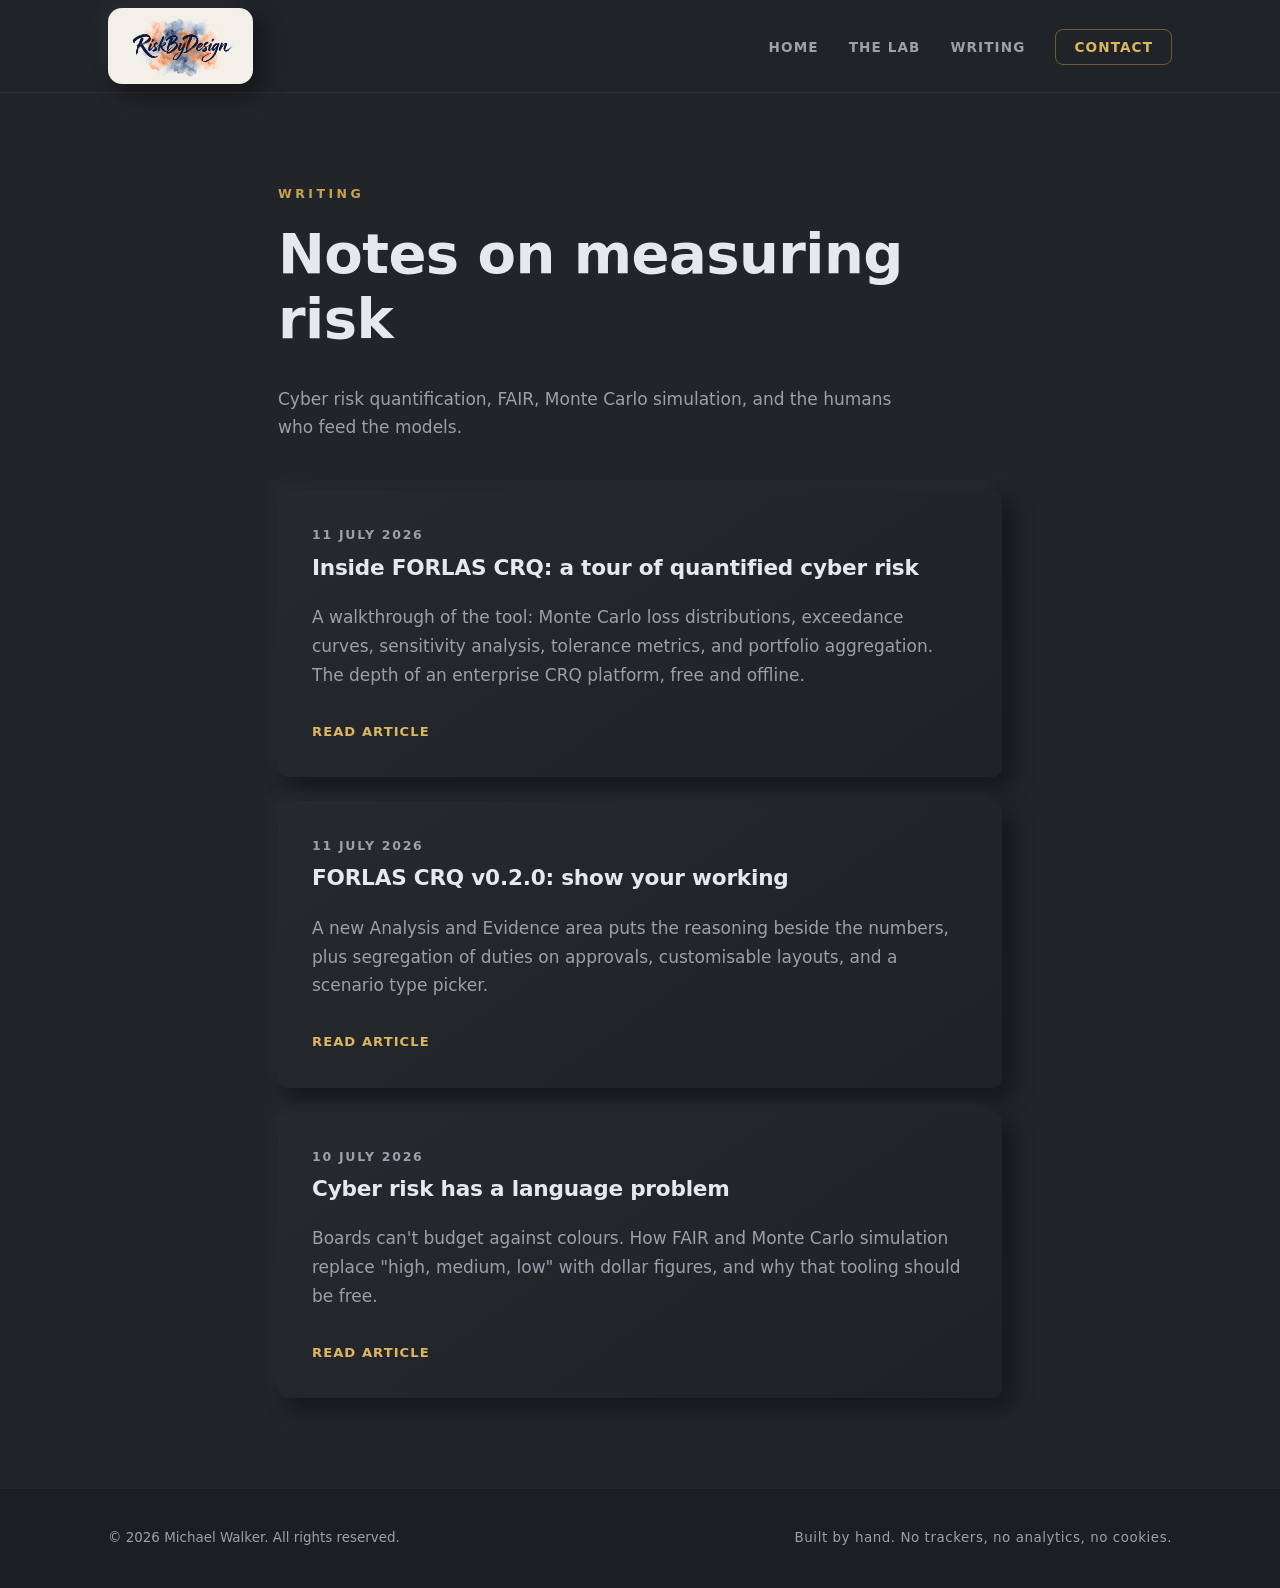
==== blog/index.html @ 325d9ae1 "Enlarge header logo to 64px" ====
<!DOCTYPE html>
<html lang="en" class="no-js">
<head>
  <meta charset="UTF-8">
  <meta name="viewport" content="width=device-width, initial-scale=1.0">
  <title>Writing | M. Walker</title>
  <meta name="description" content="Articles on cyber risk quantification, FAIR, Monte Carlo simulation, and calibrated estimation by Michael Walker.">
  <link rel="canonical" href="https://riskbydesign.net/blog/">
  <meta name="theme-color" content="#212428">

  <meta property="og:type" content="website">
  <meta property="og:url" content="https://riskbydesign.net/blog/">
  <meta property="og:site_name" content="M. Walker">
  <meta property="og:title" content="Writing | M. Walker">
  <meta property="og:description" content="Articles on cyber risk quantification, FAIR, Monte Carlo simulation, and calibrated estimation.">
  <meta property="og:image" content="https://riskbydesign.net/assets/og-image.png">

  <meta name="twitter:card" content="summary_large_image">
  <meta name="twitter:title" content="Writing | M. Walker">
  <meta name="twitter:description" content="Articles on cyber risk quantification, FAIR, Monte Carlo simulation, and calibrated estimation.">
  <meta name="twitter:image" content="https://riskbydesign.net/assets/og-image.png">

  <link rel="icon" type="image/svg+xml" href="/assets/favicon.svg">
  <link rel="stylesheet" href="/css/style.css">
</head>
<body>

  <a class="skip-link" href="#posts">Skip to content</a>

  <header class="site-header">
    <div class="container header-inner">
      <a class="brand" href="/">
        <span class="brand-plate"><img class="brand-logo" src="/assets/riskbydesign-logo.png" alt="RiskByDesign" width="117" height="64"></span>
      </a>

      <nav class="site-nav" aria-label="Main navigation">
        <button class="nav-toggle" aria-expanded="false" aria-controls="nav-menu">
          <span class="nav-toggle-bar"></span>
          <span class="nav-toggle-bar"></span>
          <span class="nav-toggle-bar"></span>
          <span class="visually-hidden">Menu</span>
        </button>
        <ul id="nav-menu" class="nav-menu">
          <li><a href="/">Home</a></li>
          <li><a href="/lab/">The Lab</a></li>
          <li><a href="/blog/">Writing</a></li>
          <li><a class="nav-contact" href="/#contact">Contact</a></li>
        </ul>
      </nav>
    </div>
  </header>

  <main>
    <section id="posts" class="section">
      <div class="container container-narrow">
        <p class="eyebrow reveal">Writing</p>
        <h1 class="reveal">Notes on measuring risk</h1>
        <p class="section-lede reveal">
          Cyber risk quantification, FAIR, Monte Carlo simulation, and the humans
          who feed the models.
        </p>

        <div class="post-list reveal">
          <a class="card post-card" href="/blog/inside-forlas-crq.html">
            <p class="post-meta">11 July 2026</p>
            <h2>Inside FORLAS CRQ: a tour of quantified cyber risk</h2>
            <p class="card-desc">
              A walkthrough of the tool: Monte Carlo loss distributions, exceedance
              curves, sensitivity analysis, tolerance metrics, and portfolio
              aggregation. The depth of an enterprise CRQ platform, free and offline.
            </p>
            <span class="post-readmore">Read article</span>
          </a>
          <a class="card post-card" href="/blog/forlas-crq-v0-2-0.html">
            <p class="post-meta">11 July 2026</p>
            <h2>FORLAS CRQ v0.2.0: show your working</h2>
            <p class="card-desc">
              A new Analysis and Evidence area puts the reasoning beside the numbers,
              plus segregation of duties on approvals, customisable layouts, and a
              scenario type picker.
            </p>
            <span class="post-readmore">Read article</span>
          </a>
          <a class="card post-card" href="/blog/cyber-risk-language-problem.html">
            <p class="post-meta">10 July 2026</p>
            <h2>Cyber risk has a language problem</h2>
            <p class="card-desc">
              Boards can't budget against colours. How FAIR and Monte Carlo simulation
              replace "high, medium, low" with dollar figures, and why that tooling
              should be free.
            </p>
            <span class="post-readmore">Read article</span>
          </a>
        </div>
      </div>
    </section>
  </main>

  <footer class="site-footer">
    <div class="container footer-inner">
      <p>&copy; <span id="year">2026</span> Michael Walker. All rights reserved.</p>
      <p class="footer-note">Built by hand. No trackers, no analytics, no cookies.</p>
    </div>
  </footer>

  <script src="/js/main.js"></script>
</body>
</html>
---- css/style.css ----
/* ==========================================================================
   M. Walker / RiskByDesign - site stylesheet
   Dark charcoal portfolio with soft raised cards and a brass-gold accent.
   No external fonts, no dependencies.
   ========================================================================== */

:root {
  /* charcoal surfaces */
  --bg: #212428;
  --bg-deep: #1c1e22;
  --card-top: #26292e;
  --card-bottom: #1e2125;
  --border: rgba(255, 255, 255, 0.05);

  /* soft dual shadows for the raised-card look */
  --shadow-out: 10px 10px 22px rgba(0, 0, 0, 0.38), -8px -8px 18px rgba(255, 255, 255, 0.035);
  --shadow-hover: 14px 14px 28px rgba(0, 0, 0, 0.45), -10px -10px 22px rgba(255, 255, 255, 0.04);

  /* text */
  --text: #e6e8eb;
  --muted: #9aa1ab;

  /* brass gold, from the logo's dot */
  --accent: #c9a24b;
  --accent-bright: #ddb75f;
  --accent-bg: rgba(201, 162, 75, 0.09);

  --font-body: "Aptos", "Aptos Display", "Segoe UI Variable Text", "Segoe UI", system-ui, -apple-system, Roboto, Helvetica, Arial, sans-serif;

  --max-width: 1120px;
  --radius: 10px;
}

/* ---------- reset & base ---------- */

*, *::before, *::after { box-sizing: border-box; }

html {
  scroll-behavior: smooth;
  -webkit-text-size-adjust: 100%;
}

body {
  margin: 0;
  background: var(--bg);
  color: var(--text);
  font-family: var(--font-body);
  font-size: 17px;
  line-height: 1.7;
}

img { max-width: 100%; display: block; }

h1, h2, h3 {
  line-height: 1.15;
  margin: 0 0 0.6em;
  font-weight: 700;
  letter-spacing: -0.01em;
}
h1 { font-size: clamp(2.3rem, 5vw, 3.5rem); font-weight: 800; }
h2 { font-size: clamp(1.7rem, 3.5vw, 2.4rem); }
h3 { font-size: 1.22rem; }

p { margin: 0 0 1em; }

a { color: var(--accent-bright); text-decoration: none; }
a:hover { text-decoration: underline; text-underline-offset: 3px; }

::selection { background: var(--accent); color: #211d10; }

:focus-visible {
  outline: 2px solid var(--accent);
  outline-offset: 3px;
  border-radius: 3px;
}

.container {
  max-width: var(--max-width);
  margin: 0 auto;
  padding: 0 28px;
}

.container-narrow { max-width: 780px; }

.visually-hidden {
  position: absolute;
  width: 1px; height: 1px;
  margin: -1px; padding: 0;
  overflow: hidden;
  clip: rect(0 0 0 0);
  white-space: nowrap;
  border: 0;
}

.skip-link {
  position: absolute;
  left: -9999px;
  top: 0;
  background: var(--accent);
  color: #211d10;
  padding: 10px 16px;
  z-index: 100;
  border-radius: 0 0 var(--radius) 0;
}
.skip-link:focus { left: 0; }

/* ---------- header ---------- */

.site-header {
  position: sticky;
  top: 0;
  z-index: 50;
  background: rgba(33, 36, 40, 0.92);
  backdrop-filter: blur(10px);
  border-bottom: 1px solid var(--border);
}

.header-inner {
  display: flex;
  align-items: center;
  justify-content: space-between;
  min-height: 92px;
  gap: 16px;
}

.brand {
  display: inline-flex;
  align-items: center;
  gap: 12px;
  color: var(--text);
}
.brand:hover { text-decoration: none; }

.brand-plate {
  display: inline-flex;
  align-items: center;
  background: #f3f0e9;
  padding: 6px 14px;
  border-radius: 14px;
  box-shadow: var(--shadow-out);
  flex-shrink: 0;
}
.brand-logo {
  display: block;
  height: 64px;
  width: auto;
}

.nav-menu {
  display: flex;
  align-items: center;
  gap: 30px;
  list-style: none;
  margin: 0;
  padding: 0;
}

.nav-menu a {
  color: var(--muted);
  font-size: 0.85rem;
  font-weight: 600;
  letter-spacing: 0.08em;
  text-transform: uppercase;
}
.nav-menu a:hover { color: var(--accent-bright); text-decoration: none; }

.nav-contact {
  color: var(--accent-bright) !important;
  border: 1px solid rgba(201, 162, 75, 0.45);
  padding: 9px 18px;
  border-radius: 8px;
  transition: background 0.15s ease, color 0.15s ease;
}
.nav-contact:hover {
  background: var(--accent);
  color: #211d10 !important;
}

.nav-toggle {
  display: none;
  flex-direction: column;
  gap: 5px;
  background: none;
  border: 1px solid var(--border);
  border-radius: 8px;
  padding: 11px;
  cursor: pointer;
}
.nav-toggle-bar {
  width: 20px;
  height: 2px;
  background: var(--text);
  transition: transform 0.2s ease, opacity 0.2s ease;
}
.nav-toggle[aria-expanded="true"] .nav-toggle-bar:nth-child(1) { transform: translateY(7px) rotate(45deg); }
.nav-toggle[aria-expanded="true"] .nav-toggle-bar:nth-child(2) { opacity: 0; }
.nav-toggle[aria-expanded="true"] .nav-toggle-bar:nth-child(3) { transform: translateY(-7px) rotate(-45deg); }

/* ---------- hero ---------- */

.hero {
  padding: 90px 0 100px;
}

.hero-grid {
  display: grid;
  grid-template-columns: minmax(0, 1.35fr) minmax(280px, 1fr);
  gap: 64px;
  align-items: center;
}

.eyebrow {
  font-size: 0.78rem;
  font-weight: 700;
  letter-spacing: 0.28em;
  text-transform: uppercase;
  color: var(--accent);
  margin-bottom: 18px;
}

.accent { color: var(--accent-bright); }

.hero-lede {
  max-width: 560px;
  color: var(--muted);
  font-size: 1.08rem;
  margin: 22px 0 44px;
}

/* find with me / core focus */

.hero-meta {
  display: flex;
  flex-wrap: wrap;
  gap: 48px;
}

.meta-label {
  font-size: 0.74rem;
  font-weight: 700;
  letter-spacing: 0.22em;
  text-transform: uppercase;
  color: var(--muted);
  margin-bottom: 14px;
}

.tile-row { display: flex; gap: 16px; }

.tile {
  display: inline-flex;
  align-items: center;
  justify-content: center;
  width: 58px;
  height: 58px;
  border-radius: 12px;
  background: linear-gradient(145deg, var(--card-top), var(--card-bottom));
  box-shadow: var(--shadow-out);
  color: var(--muted);
  transition: color 0.2s ease, transform 0.2s ease, box-shadow 0.2s ease;
}
a.tile:hover {
  color: var(--accent-bright);
  transform: translateY(-3px);
  box-shadow: var(--shadow-hover);
  text-decoration: none;
}
.tile-static { color: var(--accent); cursor: default; }

/* headshot */

.hero-photo {
  border-radius: 18px;
  overflow: hidden;
  background: linear-gradient(145deg, var(--card-top), var(--card-bottom));
  box-shadow: var(--shadow-out);
  padding: 14px;
}
.hero-photo img {
  width: 100%;
  border-radius: 10px;
  filter: grayscale(1) contrast(1.02);
}

/* ---------- sections ---------- */

.section { padding: 90px 0; }

.section-lede {
  color: var(--muted);
  max-width: 640px;
  margin-bottom: 48px;
}

section[id] { scroll-margin-top: 90px; }

/* ---------- what i do ---------- */

.services {
  display: grid;
  grid-template-columns: repeat(auto-fit, minmax(280px, 1fr));
  gap: 28px;
  margin-top: 44px;
}

.service {
  background: linear-gradient(145deg, var(--card-top), var(--card-bottom));
  border-radius: var(--radius);
  box-shadow: var(--shadow-out);
  padding: 36px 30px;
  transition: transform 0.2s ease, box-shadow 0.2s ease;
}
.service:hover {
  transform: translateY(-5px);
  box-shadow: var(--shadow-hover);
}

.service-icon {
  display: inline-flex;
  color: var(--accent);
  margin-bottom: 20px;
}

.service h3 { margin-bottom: 10px; }
.service p { color: var(--muted); font-size: 0.95rem; margin: 0; }

/* ---------- work cards ---------- */

.cards {
  display: grid;
  grid-template-columns: repeat(auto-fit, minmax(300px, 1fr));
  gap: 28px;
}

.card-logo {
  align-self: center;
  width: 240px;
  max-width: 84%;
  height: auto;
  aspect-ratio: 1 / 1;
  margin: 6px 0 14px;
  background: #f3f0e9;
  border-radius: 18px;
  padding: 20px;
  object-fit: contain;
  box-shadow: var(--shadow-out);
}

.card-badges {
  align-self: center;
  margin-bottom: 10px;
}

.card {
  display: flex;
  flex-direction: column;
  background: linear-gradient(145deg, var(--card-top), var(--card-bottom));
  border-radius: var(--radius);
  box-shadow: var(--shadow-out);
  padding: 34px;
  transition: transform 0.2s ease, box-shadow 0.2s ease;
}
.card:hover {
  transform: translateY(-5px);
  box-shadow: var(--shadow-hover);
}

.card-head {
  display: flex;
  align-items: flex-start;
  justify-content: space-between;
  gap: 12px;
  margin-bottom: 4px;
}
.card-head h3 { margin-bottom: 0; font-size: 1.35rem; }

.badges { display: flex; gap: 8px; flex-shrink: 0; }

.badge {
  font-size: 0.7rem;
  font-weight: 700;
  letter-spacing: 0.06em;
  text-transform: uppercase;
  color: var(--muted);
  border: 1px solid rgba(255, 255, 255, 0.12);
  border-radius: 999px;
  padding: 4px 12px;
  white-space: nowrap;
}

.badge-accent {
  color: var(--accent-bright);
  border-color: rgba(201, 162, 75, 0.45);
  background: var(--accent-bg);
}

.card-desc { color: var(--muted); margin-top: 14px; }

.feature-list {
  list-style: none;
  margin: 0 0 22px;
  padding: 0;
}
.feature-list li {
  position: relative;
  padding-left: 24px;
  margin-bottom: 9px;
  font-size: 0.95rem;
}
.feature-list li::before {
  content: "";
  position: absolute;
  left: 2px;
  top: 0.62em;
  width: 7px;
  height: 7px;
  border-radius: 2px;
  background: var(--accent);
  transform: rotate(45deg);
}

.tags {
  list-style: none;
  display: flex;
  flex-wrap: wrap;
  gap: 8px;
  margin: 0 0 28px;
  padding: 0;
}
.tags li {
  font-size: 0.74rem;
  font-weight: 600;
  letter-spacing: 0.03em;
  color: var(--muted);
  background: var(--bg-deep);
  border-radius: 6px;
  padding: 4px 11px;
}

.card-actions {
  margin-top: auto;
  display: flex;
  align-items: center;
  flex-wrap: wrap;
  gap: 16px;
}

.price-note {
  font-size: 0.82rem;
  font-weight: 600;
  letter-spacing: 0.04em;
  text-transform: uppercase;
  color: var(--muted);
}

/* ---------- buttons ---------- */

.btn {
  display: inline-flex;
  align-items: center;
  gap: 8px;
  padding: 13px 26px;
  border-radius: 8px;
  font-size: 0.85rem;
  font-weight: 700;
  letter-spacing: 0.06em;
  text-transform: uppercase;
  transition: transform 0.12s ease, background 0.15s ease, color 0.15s ease, box-shadow 0.15s ease;
}
.btn:hover { text-decoration: none; transform: translateY(-2px); }

.btn-primary {
  background: linear-gradient(145deg, var(--card-top), var(--card-bottom));
  color: var(--accent-bright);
  box-shadow: var(--shadow-out);
}
.btn-primary:hover {
  background: var(--accent);
  color: #211d10;
}

.btn-ghost {
  border: 1px solid rgba(255, 255, 255, 0.14);
  color: var(--text);
}
.btn-ghost:hover { border-color: var(--accent); color: var(--accent-bright); }

/* ---------- contact ---------- */

.contact-grid {
  display: grid;
  grid-template-columns: repeat(auto-fit, minmax(250px, 1fr));
  gap: 24px;
}

.contact-card {
  display: flex;
  flex-direction: column;
  gap: 7px;
  background: linear-gradient(145deg, var(--card-top), var(--card-bottom));
  border-radius: var(--radius);
  box-shadow: var(--shadow-out);
  padding: 28px 30px;
  color: var(--text);
  transition: transform 0.2s ease, box-shadow 0.2s ease;
}
.contact-card:hover {
  transform: translateY(-4px);
  box-shadow: var(--shadow-hover);
  text-decoration: none;
}

.contact-label {
  font-size: 0.72rem;
  font-weight: 700;
  letter-spacing: 0.22em;
  text-transform: uppercase;
  color: var(--accent);
}

.contact-value {
  font-size: 0.95rem;
  color: var(--muted);
  word-break: break-all;
}

/* ---------- writing / blog ---------- */

.post-title { font-size: clamp(2rem, 4.5vw, 3rem); }

.post-meta {
  font-size: 0.78rem;
  font-weight: 700;
  letter-spacing: 0.14em;
  text-transform: uppercase;
  color: var(--muted);
  margin-bottom: 2.2em;
}

.post-lede {
  font-size: 1.15rem;
  color: var(--text);
}

.post-body p { color: var(--muted); font-size: 1.02rem; }
.post-body .post-lede { color: var(--text); }
.post-body h2 {
  color: var(--text);
  font-size: 1.4rem;
  margin: 2em 0 0.6em;
}
.post-body ul { color: var(--muted); padding-left: 1.3em; margin: 0 0 1em; }
.post-body li { margin-bottom: 0.4em; }
.post-body a { text-decoration: underline; text-underline-offset: 3px; }

.post-figure {
  margin: 2.4em 0;
}
.post-figure img {
  width: 100%;
  height: auto;
  border-radius: var(--radius);
  box-shadow: var(--shadow-out);
  display: block;
}
.post-figure a { display: block; }
.post-figure figcaption {
  margin-top: 0.9em;
  font-size: 0.85rem;
  color: var(--muted);
  text-align: center;
  line-height: 1.5;
}

.post-list { display: grid; gap: 24px; }

.post-card { color: var(--text); }
.post-card:hover { text-decoration: none; }
.post-card .post-meta { margin-bottom: 0.8em; }
.post-card h2 { font-size: 1.35rem; margin-bottom: 0.4em; }

.post-readmore {
  margin-top: 14px;
  font-size: 0.82rem;
  font-weight: 700;
  letter-spacing: 0.08em;
  text-transform: uppercase;
  color: var(--accent-bright);
}

/* related reading (internal linking / SEO) */

.post-related {
  margin-top: 3.5em;
  padding-top: 2em;
  border-top: 1px solid var(--border);
}
.post-related h2 {
  font-size: 1.1rem;
  letter-spacing: 0.02em;
  margin-bottom: 1em;
}
.related-list {
  display: grid;
  gap: 14px;
}
.related-item {
  display: flex;
  flex-direction: column;
  gap: 4px;
  background: linear-gradient(145deg, var(--card-top), var(--card-bottom));
  border-radius: var(--radius);
  box-shadow: var(--shadow-out);
  padding: 18px 22px;
  color: var(--text);
  transition: transform 0.2s ease, box-shadow 0.2s ease;
}
.related-item:hover {
  transform: translateY(-2px);
  box-shadow: var(--shadow-hover);
  text-decoration: none;
}
.related-kicker {
  font-size: 0.68rem;
  font-weight: 700;
  letter-spacing: 0.16em;
  text-transform: uppercase;
  color: var(--accent);
}
.related-item strong { font-weight: 700; }
.related-item span.related-desc { color: var(--muted); font-size: 0.9rem; }

/* ---------- the lab (product detail page) ---------- */

.lab-intro { padding-bottom: 0; }

.lab-stack {
  display: flex;
  flex-direction: column;
  gap: 36px;
  padding-bottom: 88px;
}

.lab-product {
  background: linear-gradient(145deg, var(--card-top), var(--card-bottom));
  border-radius: var(--radius);
  box-shadow: var(--shadow-out);
  padding: 44px;
  scroll-margin-top: 100px;
}

.lab-head {
  display: flex;
  align-items: center;
  gap: 16px;
  flex-wrap: wrap;
  margin-bottom: 14px;
}
.lab-head h2 { margin: 0; font-size: 1.8rem; }
.lab-head .badges { margin-left: auto; }
.lab-logo {
  width: 128px;
  height: 128px;
  border-radius: 20px;
  background: #f3f0e9;
  padding: 14px;
  object-fit: contain;
  box-shadow: var(--shadow-out);
  flex-shrink: 0;
}

.lab-lede { color: var(--text); font-size: 1.08rem; margin: 0 0 30px; }

.lab-figure { margin: 0 0 34px; }
.lab-figure a { display: block; }
.lab-figure img {
  width: 100%;
  height: auto;
  border-radius: var(--radius);
  box-shadow: 0 10px 24px rgba(0, 0, 0, 0.35);
}

.lab-features {
  display: grid;
  grid-template-columns: repeat(auto-fit, minmax(250px, 1fr));
  gap: 26px 34px;
  margin: 0 0 34px;
}
.lab-feature h3 {
  font-size: 1.02rem;
  margin: 0 0 7px;
  display: flex;
  align-items: center;
  gap: 10px;
}
.lab-feature h3::before {
  content: "";
  width: 8px; height: 8px;
  border-radius: 2px;
  background: var(--accent);
  transform: rotate(45deg);
  flex-shrink: 0;
}
.lab-feature p { color: var(--muted); font-size: 0.93rem; margin: 0; line-height: 1.6; }

.lab-product .tags { margin: 0 0 30px; }
.lab-product .tags li { background: var(--bg-deep); }

.lab-actions {
  display: flex;
  align-items: center;
  flex-wrap: wrap;
  gap: 16px 20px;
  padding-top: 30px;
  border-top: 1px solid var(--border);
}

.lab-readmore {
  margin: 22px 0 0;
  font-size: 0.92rem;
  color: var(--muted);
  line-height: 1.6;
}
.lab-readmore a {
  color: var(--accent-bright);
  text-decoration: underline;
  text-underline-offset: 3px;
}

.section-cta {
  margin-top: 8px;
  text-align: center;
}

.card-more {
  font-size: 0.82rem;
  font-weight: 700;
  letter-spacing: 0.04em;
  text-transform: uppercase;
  color: var(--accent-bright);
  text-decoration: none;
}
.card-more:hover { text-decoration: underline; text-underline-offset: 3px; }

/* ---------- footer ---------- */

.site-footer {
  border-top: 1px solid var(--border);
  padding: 38px 0;
  background: var(--bg-deep);
}

.footer-inner {
  display: flex;
  flex-wrap: wrap;
  justify-content: space-between;
  gap: 12px;
}

.site-footer p {
  margin: 0;
  font-size: 0.84rem;
  color: var(--muted);
}

.footer-note { letter-spacing: 0.04em; }

/* ---------- reveal animation ---------- */

.reveal {
  opacity: 0;
  transform: translateY(14px);
  transition: opacity 0.55s ease, transform 0.55s ease;
}
.reveal.is-visible {
  opacity: 1;
  transform: none;
}

/* if JS is disabled or user prefers less motion, show everything */
.no-js .reveal,
.no-observer .reveal { opacity: 1; transform: none; }

@media (prefers-reduced-motion: reduce) {
  html { scroll-behavior: auto; }
  .reveal { opacity: 1; transform: none; transition: none; }
  .btn:hover, .card:hover, .service:hover, .contact-card:hover, a.tile:hover { transform: none; }
}

/* ---------- responsive ---------- */

@media (max-width: 860px) {
  .hero-grid {
    grid-template-columns: 1fr;
    gap: 44px;
  }
  .hero-photo {
    max-width: 380px;
    order: -1;
  }
}

@media (max-width: 720px) {
  .section { padding: 64px 0; }
  .hero { padding: 56px 0 64px; }

  .nav-toggle { display: flex; }

  .nav-menu {
    display: none;
    position: absolute;
    top: 100%;
    left: 0;
    right: 0;
    flex-direction: column;
    align-items: stretch;
    gap: 0;
    background: var(--bg-deep);
    border-bottom: 1px solid var(--border);
    padding: 8px 0;
  }
  .nav-menu.is-open { display: flex; }
  .nav-menu li a {
    display: block;
    padding: 14px 28px;
  }
  .nav-contact { border: none; }

  .cards { grid-template-columns: 1fr; }
  .hero-meta { gap: 32px; }
}
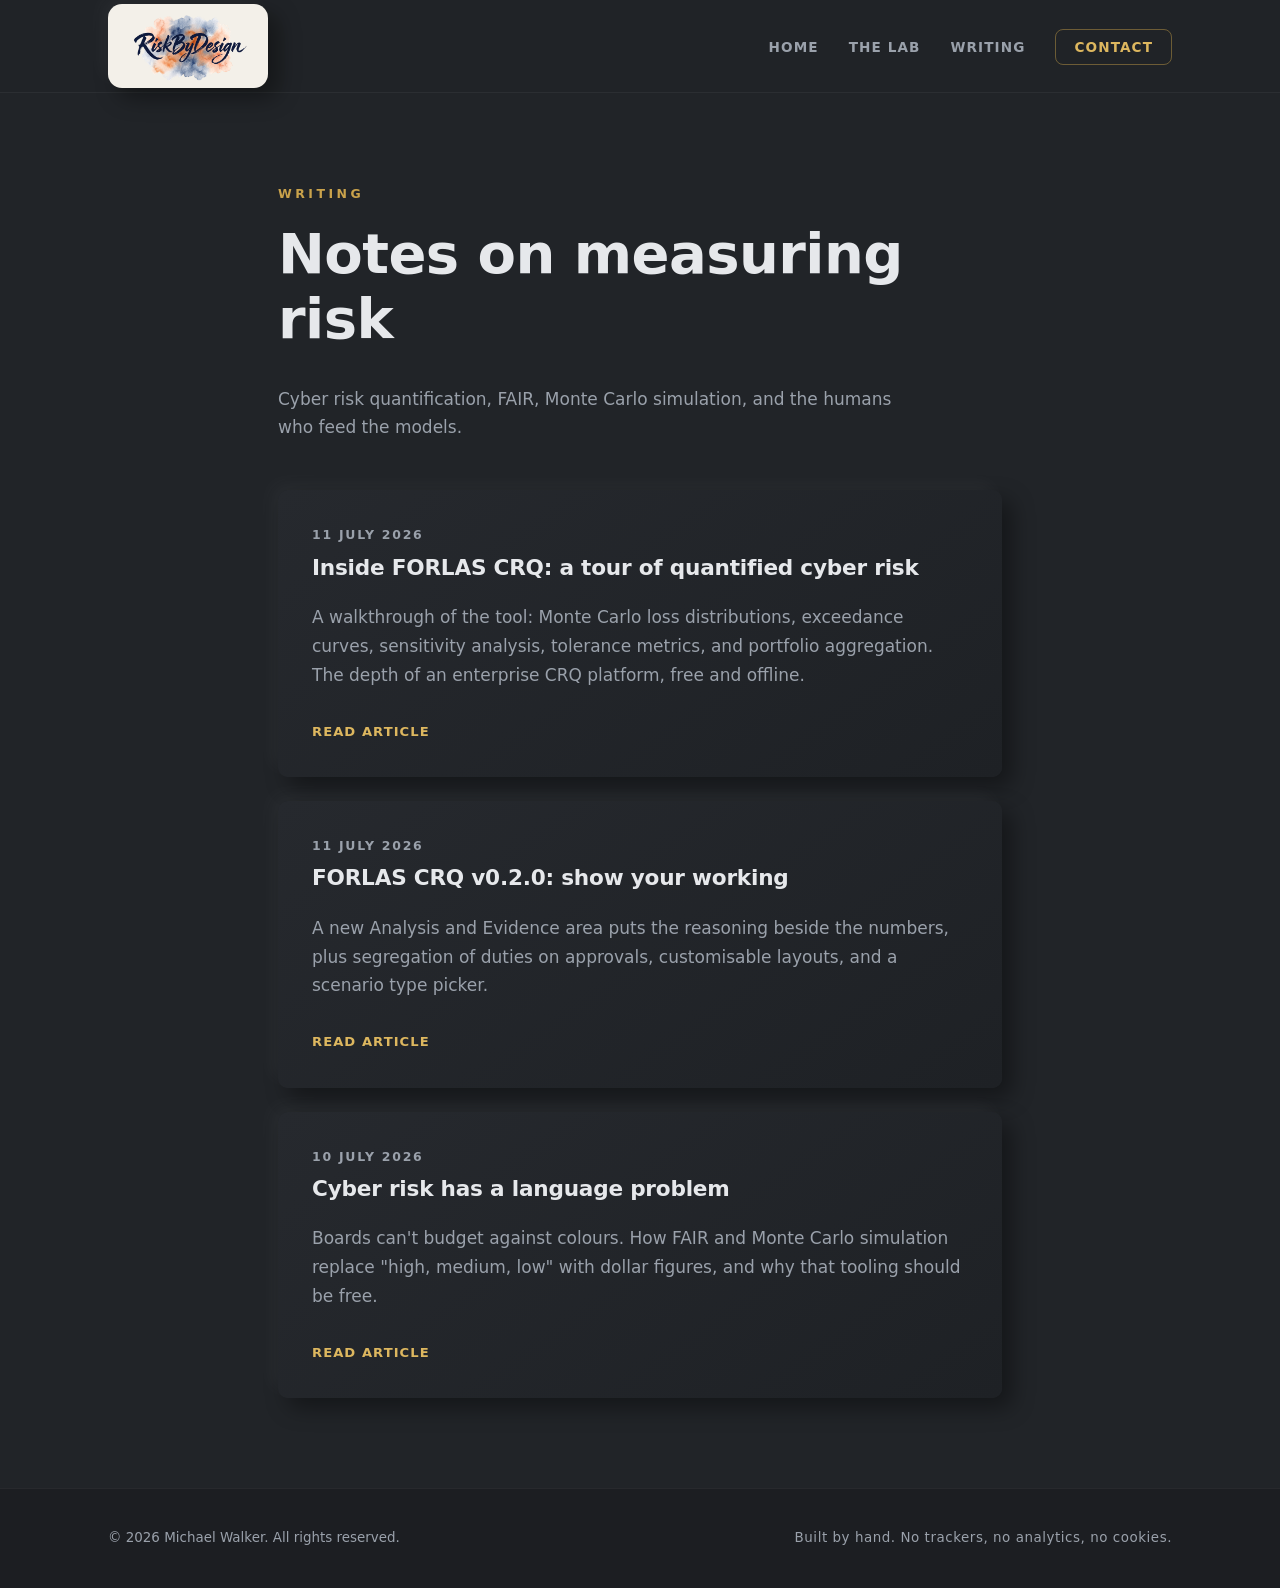
==== commit 97ab8200: "Header logo to 72px; new RiskByDesign favicon Favicon is the script R with its watercolour, cropped " ====
--- a/blog/index.html
+++ b/blog/index.html
@@ -20,7 +20,7 @@
   <meta name="twitter:description" content="Articles on cyber risk quantification, FAIR, Monte Carlo simulation, and calibrated estimation.">
   <meta name="twitter:image" content="https://riskbydesign.net/assets/og-image.png">
 
-  <link rel="icon" type="image/svg+xml" href="/assets/favicon.svg">
+  <link rel="icon" type="image/png" href="/assets/favicon.png">
   <link rel="stylesheet" href="/css/style.css">
 </head>
 <body>
@@ -30,7 +30,7 @@
   <header class="site-header">
     <div class="container header-inner">
       <a class="brand" href="/">
-        <span class="brand-plate"><img class="brand-logo" src="/assets/riskbydesign-logo.png" alt="RiskByDesign" width="117" height="64"></span>
+        <span class="brand-plate"><img class="brand-logo" src="/assets/riskbydesign-logo.png" alt="RiskByDesign" width="132" height="72"></span>
       </a>
 
       <nav class="site-nav" aria-label="Main navigation">
--- a/css/style.css
+++ b/css/style.css
@@ -142,7 +142,7 @@
 }
 .brand-logo {
   display: block;
-  height: 64px;
+  height: 72px;
   width: auto;
 }
 
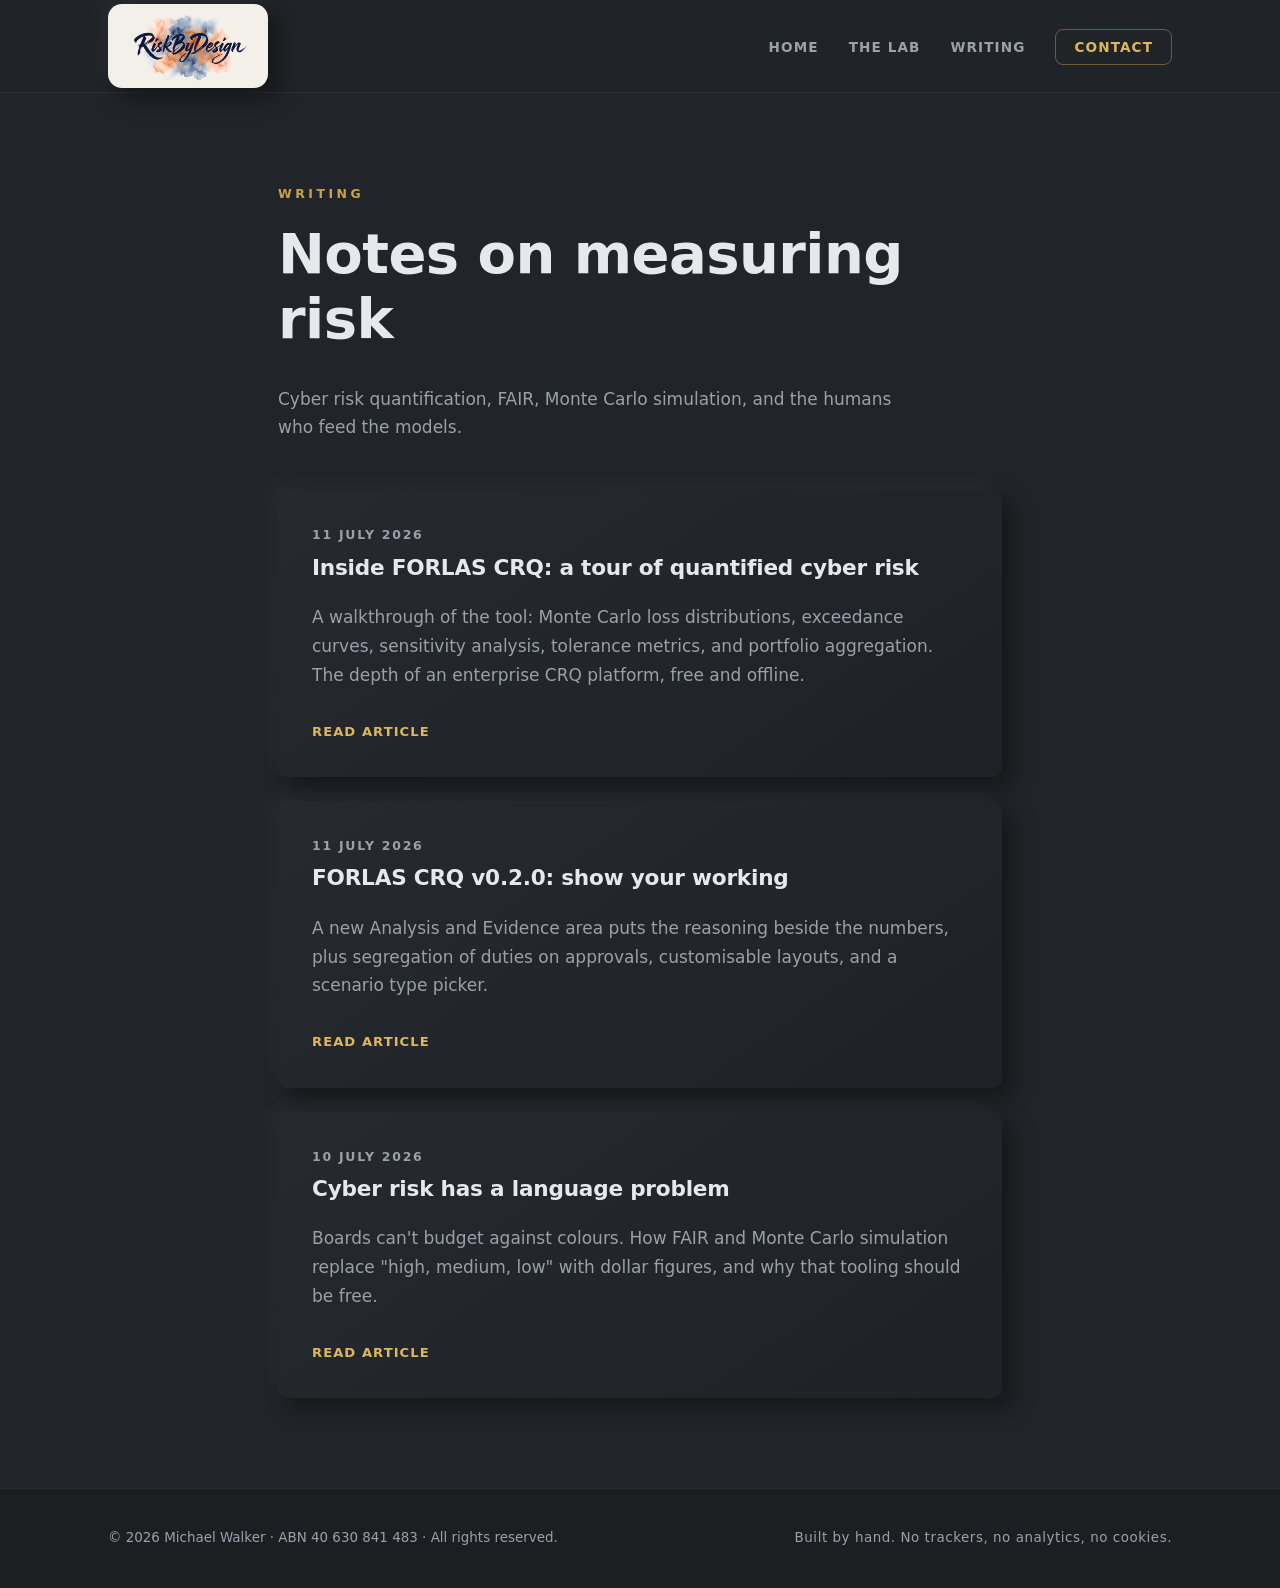
==== commit c8691f93: "Add ABN to footer copyright line Co-Authored-By: Claude Fable 5 <noreply@anthropic.com>" ====
--- a/blog/index.html
+++ b/blog/index.html
@@ -3,20 +3,20 @@
 <head>
   <meta charset="UTF-8">
   <meta name="viewport" content="width=device-width, initial-scale=1.0">
-  <title>Writing | M. Walker</title>
+  <title>Writing | RiskByDesign</title>
   <meta name="description" content="Articles on cyber risk quantification, FAIR, Monte Carlo simulation, and calibrated estimation by Michael Walker.">
   <link rel="canonical" href="https://riskbydesign.net/blog/">
   <meta name="theme-color" content="#212428">
 
   <meta property="og:type" content="website">
   <meta property="og:url" content="https://riskbydesign.net/blog/">
-  <meta property="og:site_name" content="M. Walker">
-  <meta property="og:title" content="Writing | M. Walker">
+  <meta property="og:site_name" content="RiskByDesign">
+  <meta property="og:title" content="Writing | RiskByDesign">
   <meta property="og:description" content="Articles on cyber risk quantification, FAIR, Monte Carlo simulation, and calibrated estimation.">
   <meta property="og:image" content="https://riskbydesign.net/assets/og-image.png">
 
   <meta name="twitter:card" content="summary_large_image">
-  <meta name="twitter:title" content="Writing | M. Walker">
+  <meta name="twitter:title" content="Writing | RiskByDesign">
   <meta name="twitter:description" content="Articles on cyber risk quantification, FAIR, Monte Carlo simulation, and calibrated estimation.">
   <meta name="twitter:image" content="https://riskbydesign.net/assets/og-image.png">
 
@@ -98,7 +98,7 @@
 
   <footer class="site-footer">
     <div class="container footer-inner">
-      <p>&copy; <span id="year">2026</span> Michael Walker. All rights reserved.</p>
+      <p>&copy; <span id="year">2026</span> Michael Walker &middot; ABN 40 630 841 483 &middot; All rights reserved.</p>
       <p class="footer-note">Built by hand. No trackers, no analytics, no cookies.</p>
     </div>
   </footer>
--- a/css/style.css
+++ b/css/style.css
@@ -269,15 +269,20 @@
 /* headshot */
 
 .hero-photo {
-  border-radius: 18px;
+  aspect-ratio: 1 / 1;
+  border-radius: 50%;
   overflow: hidden;
   background: linear-gradient(145deg, var(--card-top), var(--card-bottom));
   box-shadow: var(--shadow-out);
-  padding: 14px;
+  padding: 10px;
+  max-width: 380px;
+  margin-left: auto;
 }
 .hero-photo img {
   width: 100%;
-  border-radius: 10px;
+  height: 100%;
+  border-radius: 50%;
+  object-fit: cover;
   filter: grayscale(1) contrast(1.02);
 }
 
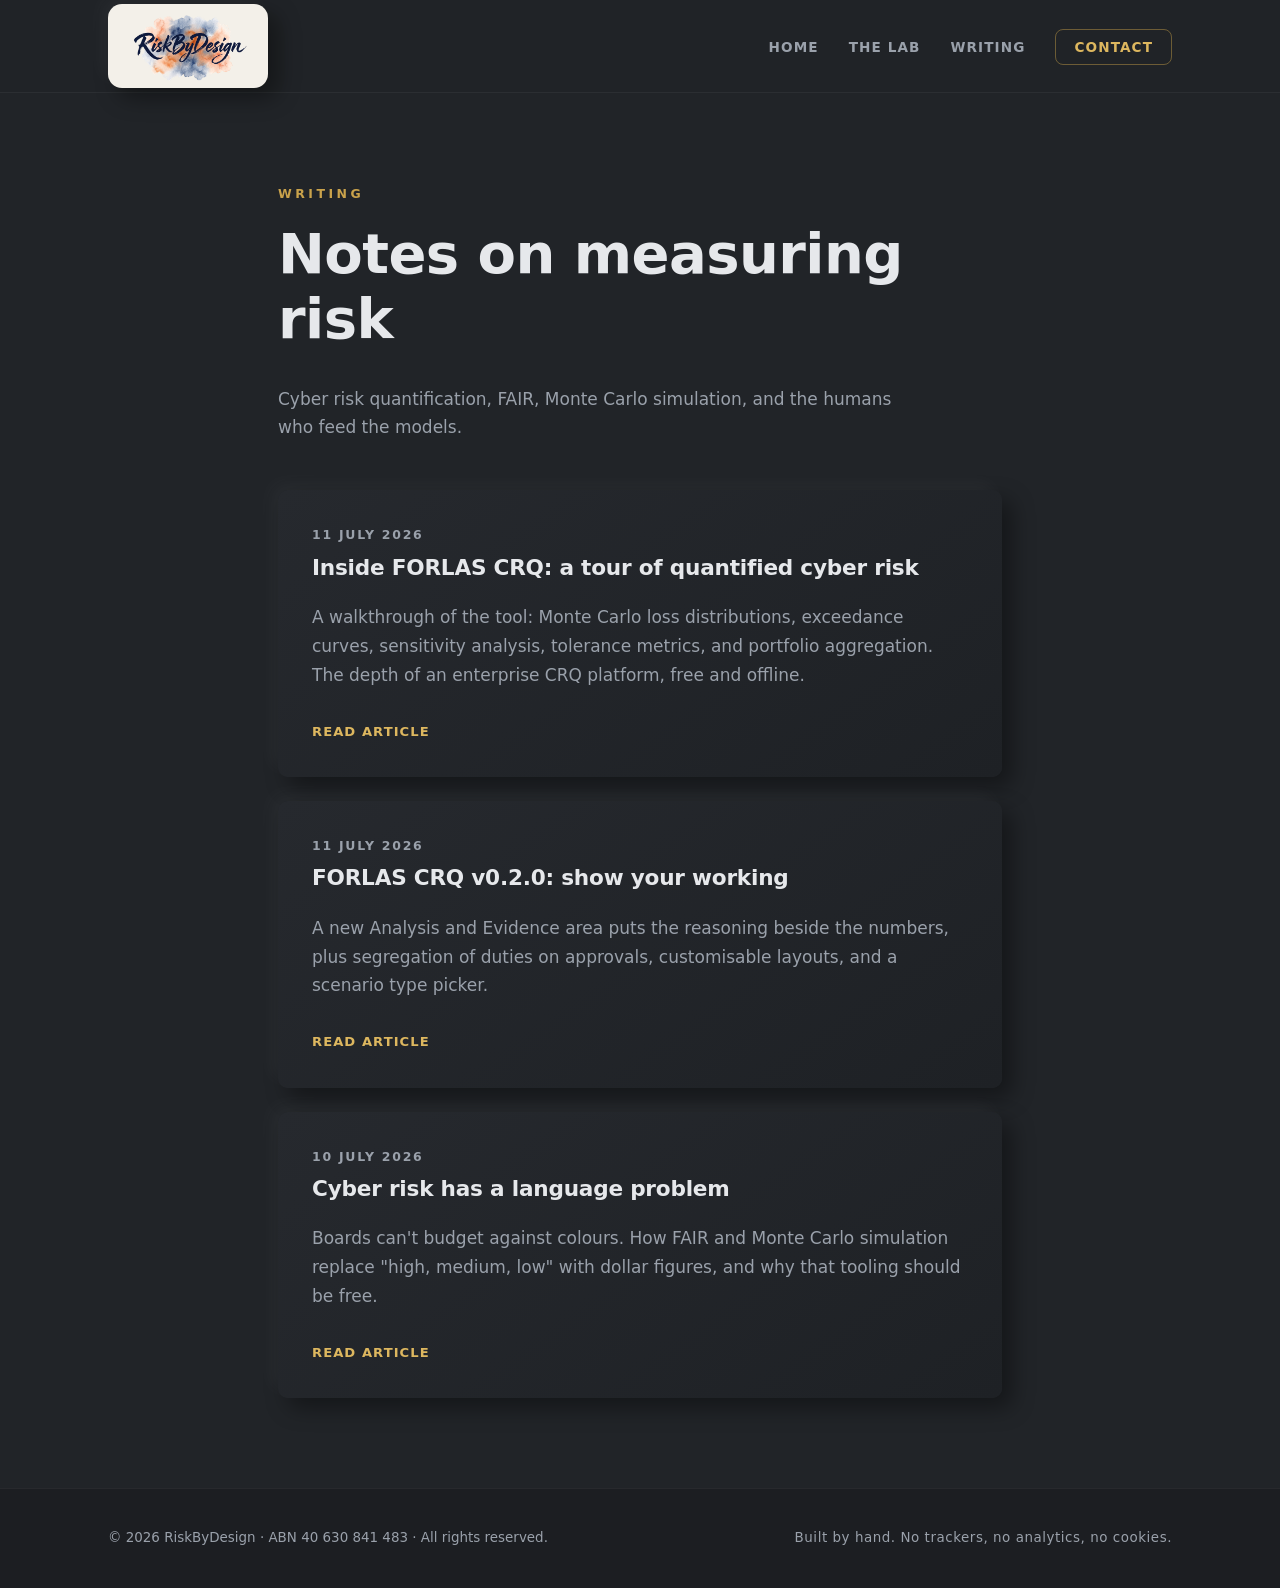
==== commit afcc794b: "Rebrand site under the RiskByDesign name Shift the site's voice from personal ("Hi, I'm Michael") to" ====
--- a/blog/index.html
+++ b/blog/index.html
@@ -4,7 +4,7 @@
   <meta charset="UTF-8">
   <meta name="viewport" content="width=device-width, initial-scale=1.0">
   <title>Writing | RiskByDesign</title>
-  <meta name="description" content="Articles on cyber risk quantification, FAIR, Monte Carlo simulation, and calibrated estimation by Michael Walker.">
+  <meta name="description" content="Articles on cyber risk quantification, FAIR, Monte Carlo simulation, and calibrated estimation, published by RiskByDesign.">
   <link rel="canonical" href="https://riskbydesign.net/blog/">
   <meta name="theme-color" content="#212428">
 
@@ -98,7 +98,7 @@
 
   <footer class="site-footer">
     <div class="container footer-inner">
-      <p>&copy; <span id="year">2026</span> Michael Walker &middot; ABN 40 630 841 483 &middot; All rights reserved.</p>
+      <p>&copy; <span id="year">2026</span> RiskByDesign &middot; ABN 40 630 841 483 &middot; All rights reserved.</p>
       <p class="footer-note">Built by hand. No trackers, no analytics, no cookies.</p>
     </div>
   </footer>
--- a/css/style.css
+++ b/css/style.css
@@ -1,5 +1,5 @@
 /* ==========================================================================
-   M. Walker / RiskByDesign - site stylesheet
+   RiskByDesign - site stylesheet
    Dark charcoal portfolio with soft raised cards and a brass-gold accent.
    No external fonts, no dependencies.
    ========================================================================== */
@@ -556,6 +556,77 @@
 .post-body ul { color: var(--muted); padding-left: 1.3em; margin: 0 0 1em; }
 .post-body li { margin-bottom: 0.4em; }
 .post-body a { text-decoration: underline; text-underline-offset: 3px; }
+.post-body h3 {
+  color: var(--text);
+  font-size: 1.12rem;
+  margin: 1.6em 0 0.5em;
+}
+.post-body code {
+  font-family: ui-monospace, "Cascadia Mono", "Consolas", monospace;
+  font-size: 0.92em;
+  background: rgba(255,255,255,0.05);
+  padding: 0.1em 0.35em;
+  border-radius: 4px;
+  color: var(--text);
+}
+.post-body hr {
+  border: 0;
+  border-top: 1px solid rgba(255,255,255,0.08);
+  margin: 2.4em 0;
+}
+.doc-table-wrap {
+  overflow-x: auto;
+  margin: 1.4em 0 1.8em;
+  border-radius: var(--radius);
+  box-shadow: var(--shadow-out);
+}
+.doc-table {
+  width: 100%;
+  border-collapse: collapse;
+  font-size: 0.94rem;
+  color: var(--muted);
+  background: rgba(0,0,0,0.15);
+}
+.doc-table th,
+.doc-table td {
+  text-align: left;
+  padding: 0.55em 0.9em;
+  border-bottom: 1px solid rgba(255,255,255,0.06);
+  vertical-align: top;
+}
+.doc-table th {
+  color: var(--text);
+  font-weight: 600;
+  background: rgba(255,255,255,0.04);
+  position: sticky;
+  top: 0;
+}
+.doc-table tbody tr:hover td { background: rgba(255,255,255,0.03); }
+.doc-table code { background: transparent; padding: 0; }
+.post-back {
+  margin-top: 3em;
+  font-size: 0.95rem;
+}
+.post-back a { color: var(--muted); text-decoration: none; }
+.post-back a:hover { color: var(--accent); }
+.doc-list {
+  list-style: none;
+  padding: 0;
+  margin: 1.4em 0 0;
+  display: grid;
+  gap: 14px;
+}
+.doc-list li {
+  display: block;
+  padding: 1em 1.2em;
+  background: rgba(0,0,0,0.15);
+  border-radius: var(--radius);
+  box-shadow: var(--shadow-out);
+}
+.doc-list a { text-decoration: none; color: var(--text); }
+.doc-list a:hover strong { color: var(--accent); }
+.doc-list strong { display: block; margin-bottom: 0.3em; font-size: 1.05rem; }
+.doc-list span { display: block; color: var(--muted); font-size: 0.95rem; }
 
 .post-figure {
   margin: 2.4em 0;
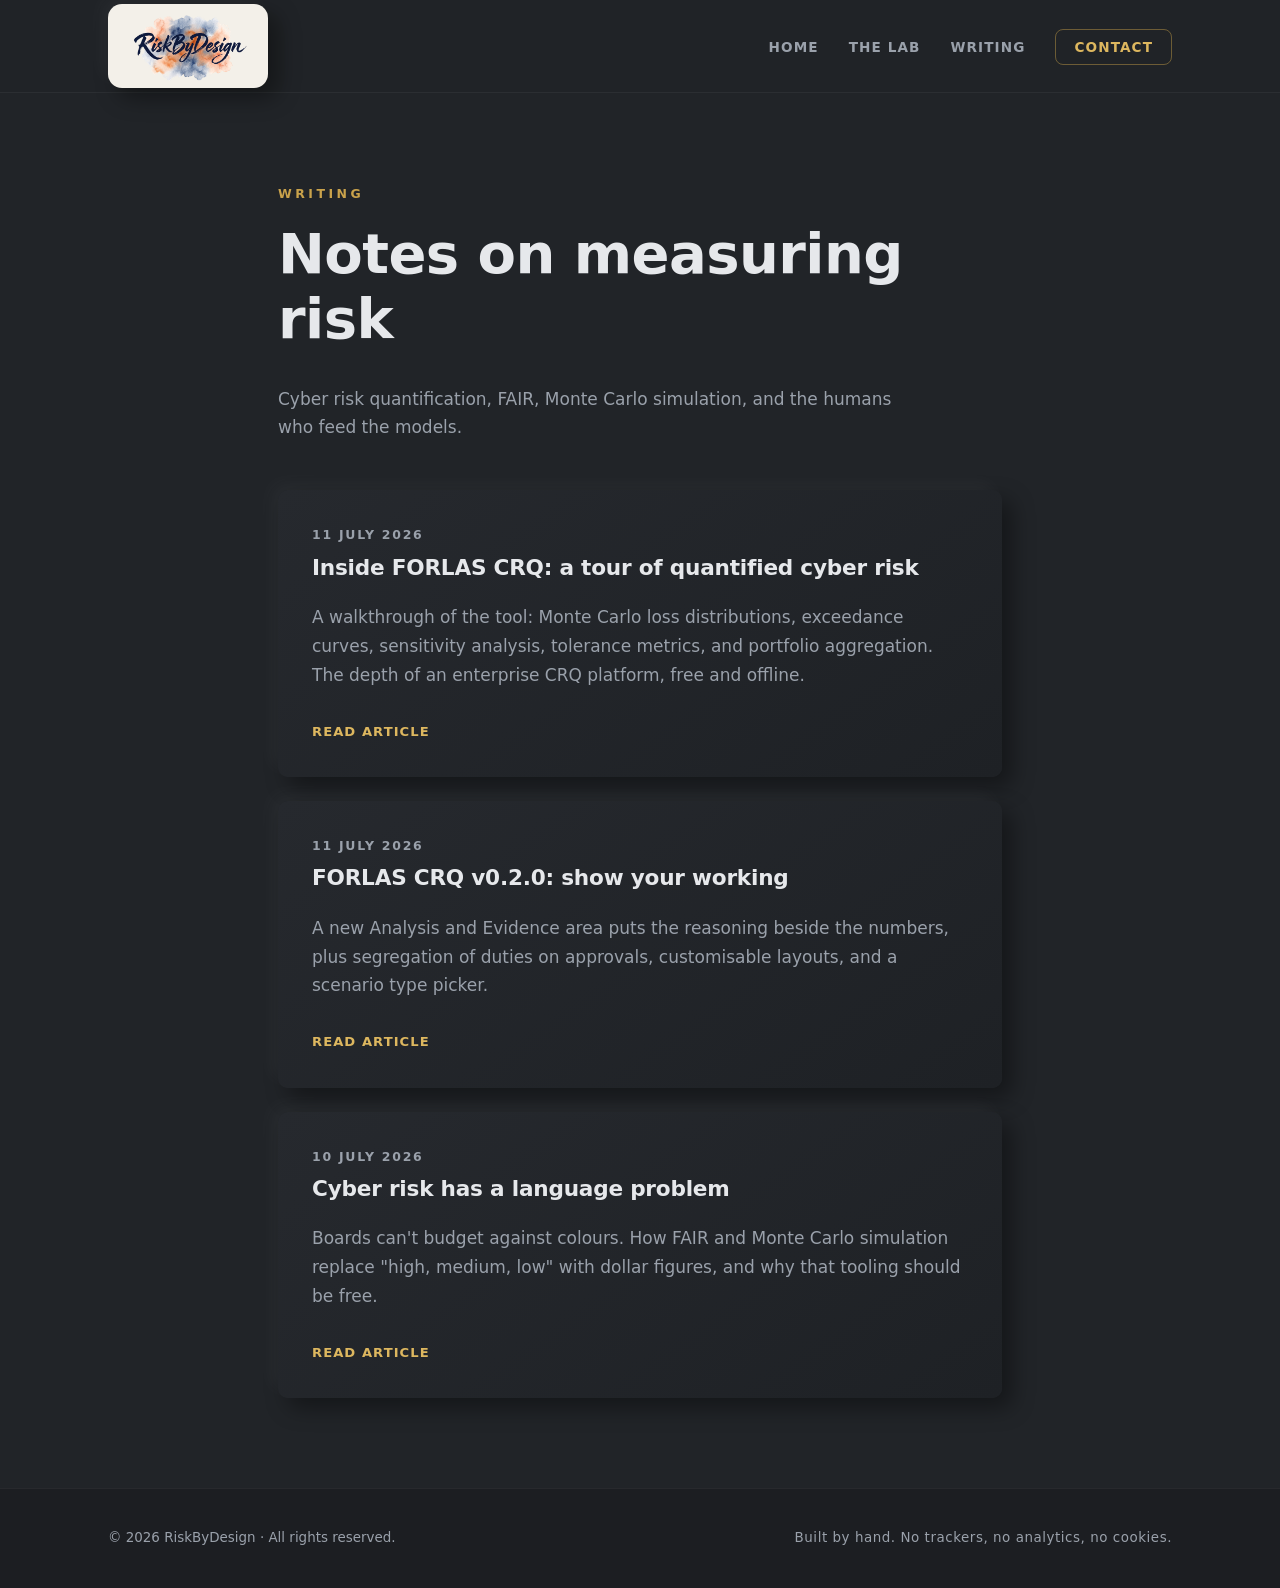
==== commit 52d6b3cf: "Remove LinkedIn links and ABN from the site Drops the LinkedIn tile from the hero and the LinkedIn c" ====
--- a/blog/index.html
+++ b/blog/index.html
@@ -98,7 +98,7 @@
 
   <footer class="site-footer">
     <div class="container footer-inner">
-      <p>&copy; <span id="year">2026</span> RiskByDesign &middot; ABN 40 630 841 483 &middot; All rights reserved.</p>
+      <p>&copy; <span id="year">2026</span> RiskByDesign &middot; All rights reserved.</p>
       <p class="footer-note">Built by hand. No trackers, no analytics, no cookies.</p>
     </div>
   </footer>
--- a/css/style.css
+++ b/css/style.css
@@ -204,7 +204,7 @@
 
 .hero-grid {
   display: grid;
-  grid-template-columns: minmax(0, 1.35fr) minmax(280px, 1fr);
+  grid-template-columns: 1fr;
   gap: 64px;
   align-items: center;
 }
@@ -265,26 +265,6 @@
   text-decoration: none;
 }
 .tile-static { color: var(--accent); cursor: default; }
-
-/* headshot */
-
-.hero-photo {
-  aspect-ratio: 1 / 1;
-  border-radius: 50%;
-  overflow: hidden;
-  background: linear-gradient(145deg, var(--card-top), var(--card-bottom));
-  box-shadow: var(--shadow-out);
-  padding: 10px;
-  max-width: 380px;
-  margin-left: auto;
-}
-.hero-photo img {
-  width: 100%;
-  height: 100%;
-  border-radius: 50%;
-  object-fit: cover;
-  filter: grayscale(1) contrast(1.02);
-}
 
 /* ---------- sections ---------- */
 
@@ -866,12 +846,7 @@
 
 @media (max-width: 860px) {
   .hero-grid {
-    grid-template-columns: 1fr;
     gap: 44px;
-  }
-  .hero-photo {
-    max-width: 380px;
-    order: -1;
   }
 }
 
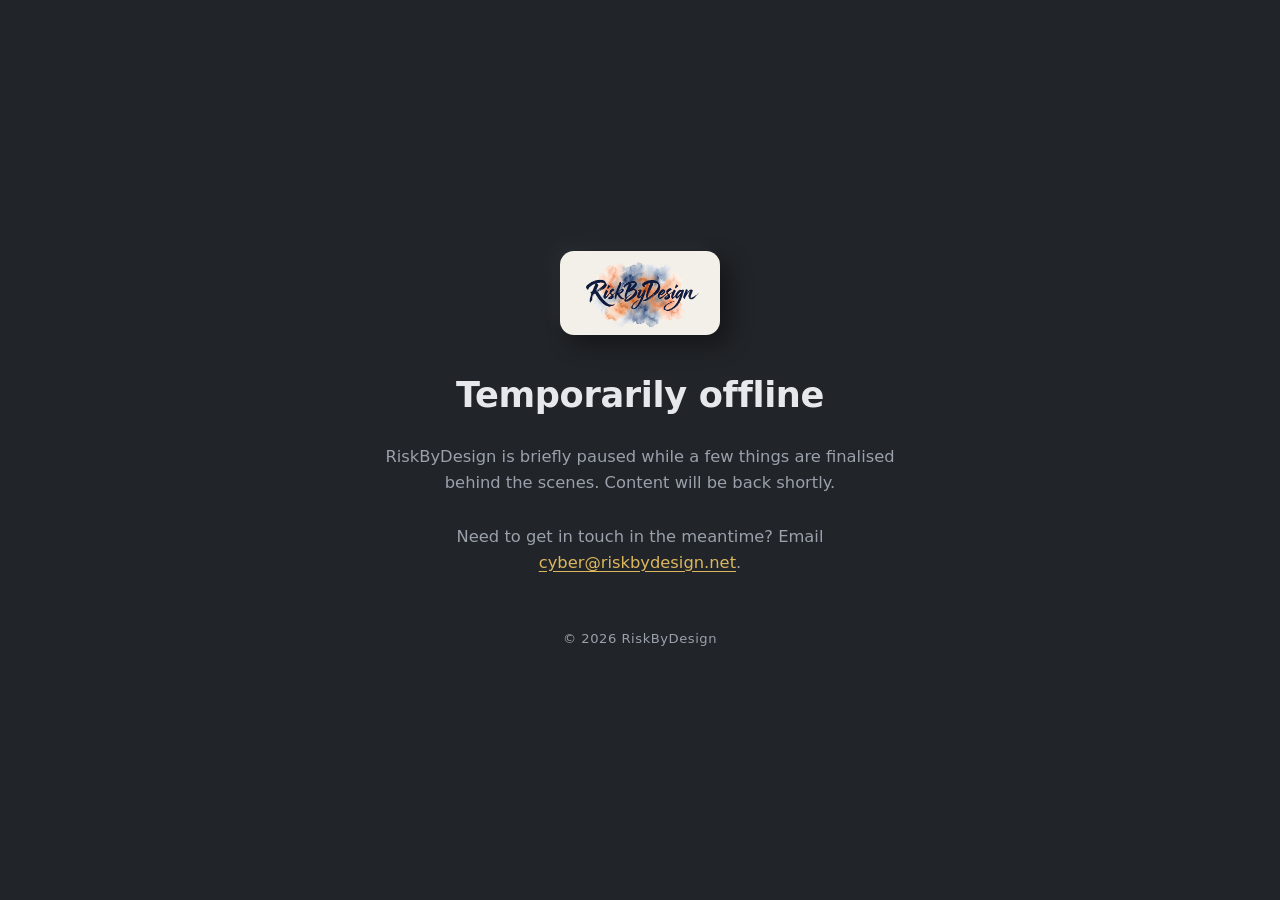
==== commit 0c1394e5: "Take site down to a holding page; keep /bowcrq/ live Replaces the home, lab, blog index and every bl" ====
--- a/blog/index.html
+++ b/blog/index.html
@@ -3,106 +3,65 @@
 <head>
   <meta charset="UTF-8">
   <meta name="viewport" content="width=device-width, initial-scale=1.0">
-  <title>Writing | RiskByDesign</title>
-  <meta name="description" content="Articles on cyber risk quantification, FAIR, Monte Carlo simulation, and calibrated estimation, published by RiskByDesign.">
-  <link rel="canonical" href="https://riskbydesign.net/blog/">
+  <title>RiskByDesign</title>
+  <meta name="description" content="RiskByDesign is temporarily offline while a few things are finalised.">
+  <meta name="robots" content="noindex, nofollow">
+  <link rel="canonical" href="https://riskbydesign.net/">
   <meta name="theme-color" content="#212428">
-
-  <meta property="og:type" content="website">
-  <meta property="og:url" content="https://riskbydesign.net/blog/">
-  <meta property="og:site_name" content="RiskByDesign">
-  <meta property="og:title" content="Writing | RiskByDesign">
-  <meta property="og:description" content="Articles on cyber risk quantification, FAIR, Monte Carlo simulation, and calibrated estimation.">
-  <meta property="og:image" content="https://riskbydesign.net/assets/og-image.png">
-
-  <meta name="twitter:card" content="summary_large_image">
-  <meta name="twitter:title" content="Writing | RiskByDesign">
-  <meta name="twitter:description" content="Articles on cyber risk quantification, FAIR, Monte Carlo simulation, and calibrated estimation.">
-  <meta name="twitter:image" content="https://riskbydesign.net/assets/og-image.png">
 
   <link rel="icon" type="image/png" href="/assets/favicon.png">
   <link rel="stylesheet" href="/css/style.css">
+  <style>
+    .holding {
+      min-height: 100vh;
+      display: flex;
+      flex-direction: column;
+      align-items: center;
+      justify-content: center;
+      text-align: center;
+      padding: 60px 24px;
+      gap: 28px;
+    }
+    .holding .brand-plate { margin-bottom: 12px; }
+    .holding h1 {
+      font-size: clamp(1.6rem, 3vw, 2.2rem);
+      font-weight: 600;
+      margin: 0;
+      color: var(--text);
+    }
+    .holding p {
+      max-width: 520px;
+      color: var(--muted);
+      font-size: 1.02rem;
+      line-height: 1.6;
+      margin: 0;
+    }
+    .holding a { color: var(--accent-bright); text-decoration: underline; text-underline-offset: 3px; }
+    .holding .footer-note {
+      margin-top: 24px;
+      font-size: 0.82rem;
+      letter-spacing: 0.04em;
+      color: var(--muted);
+    }
+  </style>
 </head>
 <body>
-
-  <a class="skip-link" href="#posts">Skip to content</a>
-
-  <header class="site-header">
-    <div class="container header-inner">
-      <a class="brand" href="/">
-        <span class="brand-plate"><img class="brand-logo" src="/assets/riskbydesign-logo.png" alt="RiskByDesign" width="132" height="72"></span>
-      </a>
-
-      <nav class="site-nav" aria-label="Main navigation">
-        <button class="nav-toggle" aria-expanded="false" aria-controls="nav-menu">
-          <span class="nav-toggle-bar"></span>
-          <span class="nav-toggle-bar"></span>
-          <span class="nav-toggle-bar"></span>
-          <span class="visually-hidden">Menu</span>
-        </button>
-        <ul id="nav-menu" class="nav-menu">
-          <li><a href="/">Home</a></li>
-          <li><a href="/lab/">The Lab</a></li>
-          <li><a href="/blog/">Writing</a></li>
-          <li><a class="nav-contact" href="/#contact">Contact</a></li>
-        </ul>
-      </nav>
-    </div>
-  </header>
-
-  <main>
-    <section id="posts" class="section">
-      <div class="container container-narrow">
-        <p class="eyebrow reveal">Writing</p>
-        <h1 class="reveal">Notes on measuring risk</h1>
-        <p class="section-lede reveal">
-          Cyber risk quantification, FAIR, Monte Carlo simulation, and the humans
-          who feed the models.
-        </p>
-
-        <div class="post-list reveal">
-          <a class="card post-card" href="/blog/inside-forlas-crq.html">
-            <p class="post-meta">11 July 2026</p>
-            <h2>Inside FORLAS CRQ: a tour of quantified cyber risk</h2>
-            <p class="card-desc">
-              A walkthrough of the tool: Monte Carlo loss distributions, exceedance
-              curves, sensitivity analysis, tolerance metrics, and portfolio
-              aggregation. The depth of an enterprise CRQ platform, free and offline.
-            </p>
-            <span class="post-readmore">Read article</span>
-          </a>
-          <a class="card post-card" href="/blog/forlas-crq-v0-2-0.html">
-            <p class="post-meta">11 July 2026</p>
-            <h2>FORLAS CRQ v0.2.0: show your working</h2>
-            <p class="card-desc">
-              A new Analysis and Evidence area puts the reasoning beside the numbers,
-              plus segregation of duties on approvals, customisable layouts, and a
-              scenario type picker.
-            </p>
-            <span class="post-readmore">Read article</span>
-          </a>
-          <a class="card post-card" href="/blog/cyber-risk-language-problem.html">
-            <p class="post-meta">10 July 2026</p>
-            <h2>Cyber risk has a language problem</h2>
-            <p class="card-desc">
-              Boards can't budget against colours. How FAIR and Monte Carlo simulation
-              replace "high, medium, low" with dollar figures, and why that tooling
-              should be free.
-            </p>
-            <span class="post-readmore">Read article</span>
-          </a>
-        </div>
-      </div>
-    </section>
+  <main class="holding">
+    <span class="brand-plate"><img class="brand-logo" src="/assets/riskbydesign-logo.png" alt="RiskByDesign" width="132" height="72"></span>
+    <h1>Temporarily offline</h1>
+    <p>
+      RiskByDesign is briefly paused while a few things are finalised behind the
+      scenes. Content will be back shortly.
+    </p>
+    <p>
+      Need to get in touch in the meantime? Email
+      <a href="mailto:cyber@riskbydesign.net">cyber@riskbydesign.net</a>.
+    </p>
+    <p class="footer-note">&copy; <span id="year">2026</span> RiskByDesign</p>
   </main>
-
-  <footer class="site-footer">
-    <div class="container footer-inner">
-      <p>&copy; <span id="year">2026</span> RiskByDesign &middot; All rights reserved.</p>
-      <p class="footer-note">Built by hand. No trackers, no analytics, no cookies.</p>
-    </div>
-  </footer>
-
-  <script src="/js/main.js"></script>
+  <script>
+    var y = document.getElementById('year');
+    if (y) y.textContent = String(new Date().getFullYear());
+  </script>
 </body>
 </html>
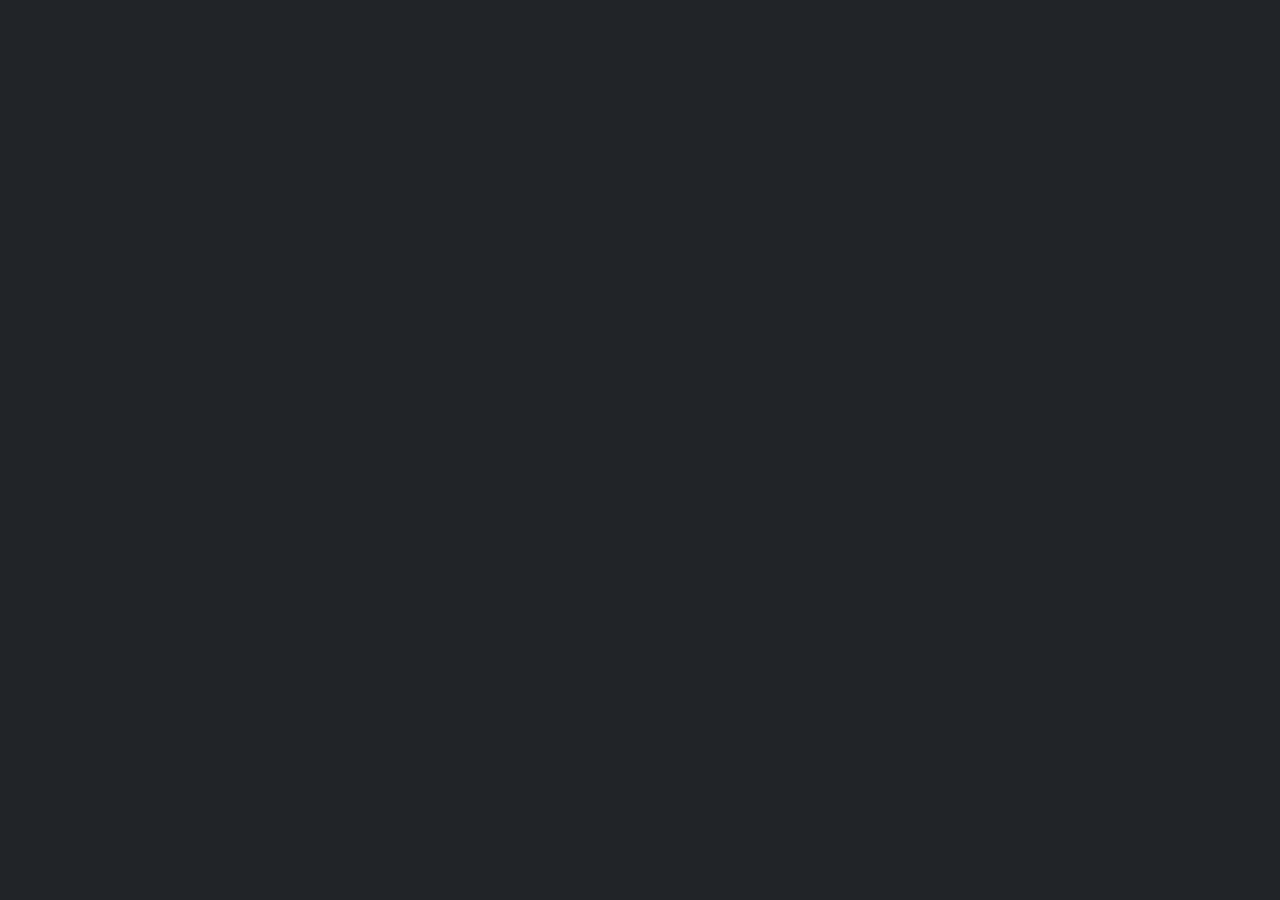
==== commit 7b87b01e: "Blank the holding page" ====
--- a/blog/index.html
+++ b/blog/index.html
@@ -1,67 +1,14 @@
 <!DOCTYPE html>
-<html lang="en" class="no-js">
+<html lang="en">
 <head>
   <meta charset="UTF-8">
   <meta name="viewport" content="width=device-width, initial-scale=1.0">
   <title>RiskByDesign</title>
-  <meta name="description" content="RiskByDesign is temporarily offline while a few things are finalised.">
   <meta name="robots" content="noindex, nofollow">
-  <link rel="canonical" href="https://riskbydesign.net/">
   <meta name="theme-color" content="#212428">
-
-  <link rel="icon" type="image/png" href="/assets/favicon.png">
-  <link rel="stylesheet" href="/css/style.css">
   <style>
-    .holding {
-      min-height: 100vh;
-      display: flex;
-      flex-direction: column;
-      align-items: center;
-      justify-content: center;
-      text-align: center;
-      padding: 60px 24px;
-      gap: 28px;
-    }
-    .holding .brand-plate { margin-bottom: 12px; }
-    .holding h1 {
-      font-size: clamp(1.6rem, 3vw, 2.2rem);
-      font-weight: 600;
-      margin: 0;
-      color: var(--text);
-    }
-    .holding p {
-      max-width: 520px;
-      color: var(--muted);
-      font-size: 1.02rem;
-      line-height: 1.6;
-      margin: 0;
-    }
-    .holding a { color: var(--accent-bright); text-decoration: underline; text-underline-offset: 3px; }
-    .holding .footer-note {
-      margin-top: 24px;
-      font-size: 0.82rem;
-      letter-spacing: 0.04em;
-      color: var(--muted);
-    }
+    html, body { margin: 0; padding: 0; background: #212428; min-height: 100vh; }
   </style>
 </head>
-<body>
-  <main class="holding">
-    <span class="brand-plate"><img class="brand-logo" src="/assets/riskbydesign-logo.png" alt="RiskByDesign" width="132" height="72"></span>
-    <h1>Temporarily offline</h1>
-    <p>
-      RiskByDesign is briefly paused while a few things are finalised behind the
-      scenes. Content will be back shortly.
-    </p>
-    <p>
-      Need to get in touch in the meantime? Email
-      <a href="mailto:cyber@riskbydesign.net">cyber@riskbydesign.net</a>.
-    </p>
-    <p class="footer-note">&copy; <span id="year">2026</span> RiskByDesign</p>
-  </main>
-  <script>
-    var y = document.getElementById('year');
-    if (y) y.textContent = String(new Date().getFullYear());
-  </script>
-</body>
+<body></body>
 </html>
